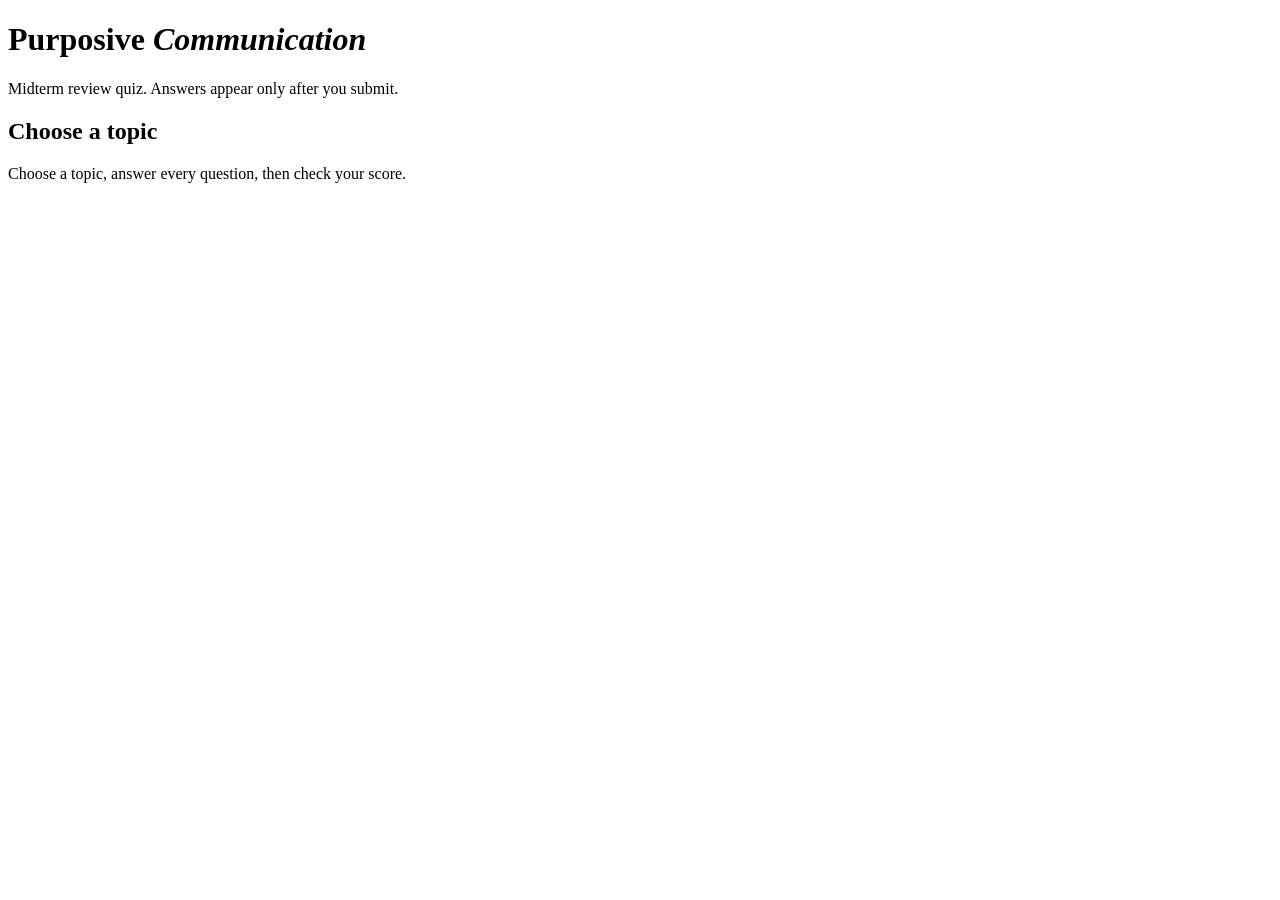
==== index.html @ 84b715bf "Add files via upload" ====
<!doctype html>
<html lang="en">
<head>
  <meta charset="utf-8">
  <meta name="viewport" content="width=device-width, initial-scale=1, viewport-fit=cover">
  <meta name="color-scheme" content="light dark">
  <meta name="theme-color" content="#fdf8fb" media="(prefers-color-scheme: light)">
  <meta name="theme-color" content="#1b1824" media="(prefers-color-scheme: dark)">
  <title>Purposive Communication Midterm Quiz</title>
  <meta name="description" content="A midterm review quiz for Purposive Communication. Choose a topic, answer every question, and check your score.">
  <link rel="canonical" href="https://purposive-communication.vercel.app/">
  <meta property="og:type" content="website">
  <meta property="og:url" content="https://purposive-communication.vercel.app/">
  <meta property="og:title" content="Purposive Communication Midterm Quiz">
  <meta property="og:description" content="Choose a topic, answer every question, and check your score.">
  <meta name="twitter:card" content="summary">
  <link rel="icon" href="favicon.svg" type="image/svg+xml">
  <link rel="preconnect" href="https://fonts.googleapis.com">
  <link rel="preconnect" href="https://fonts.gstatic.com" crossorigin>
  <link rel="stylesheet" href="https://fonts.googleapis.com/css2?family=Fraunces:ital,opsz,wght@0,9..144,500;0,9..144,700;0,9..144,800;1,9..144,500;1,9..144,700;1,9..144,800&family=Plus+Jakarta+Sans:ital,wght@0,400;0,500;0,600;1,500&display=swap">
  <link rel="stylesheet" href="css/styles.css">
  <script type="module" src="js/app.js"></script>
</head>
<body>
  <header>
    <h1>Purposive <em>Communication</em></h1>
    <p>Midterm review quiz. Answers appear only after you submit.</p>
  </header>

  <main>
    <noscript><p>This quiz needs JavaScript. Please enable it and reload the page.</p></noscript>

    <section id="picker" aria-labelledby="pick-title">
      <h2 id="pick-title" tabindex="-1">Choose a topic</h2>
      <ul class="topics" id="topic-list"></ul>
    </section>

    <section id="quiz-view" aria-labelledby="quiz-title" hidden>
      <h2 id="quiz-title" tabindex="-1"></h2>

      <div class="bar">
        <div class="meter" id="meter" role="progressbar" aria-label="Questions answered" aria-valuemin="0" aria-valuemax="1" aria-valuenow="0"><span></span></div>
        <output id="count" form="quiz">0/0</output>
      </div>

      <div id="result" class="score" role="status" hidden></div>

      <form id="quiz" aria-label="Quiz questions" novalidate></form>

      <div class="actions">
        <button class="btn" type="submit" form="quiz" id="submit">Submit answers</button>
        <button class="btn ghost" type="button" id="retry" hidden>Retry</button>
        <button class="btn ghost" type="button" id="back">All topics</button>
      </div>
    </section>
  </main>

  <footer>
    <p>Choose a topic, answer every question, then check your score.</p>
  </footer>
</body>
</html>
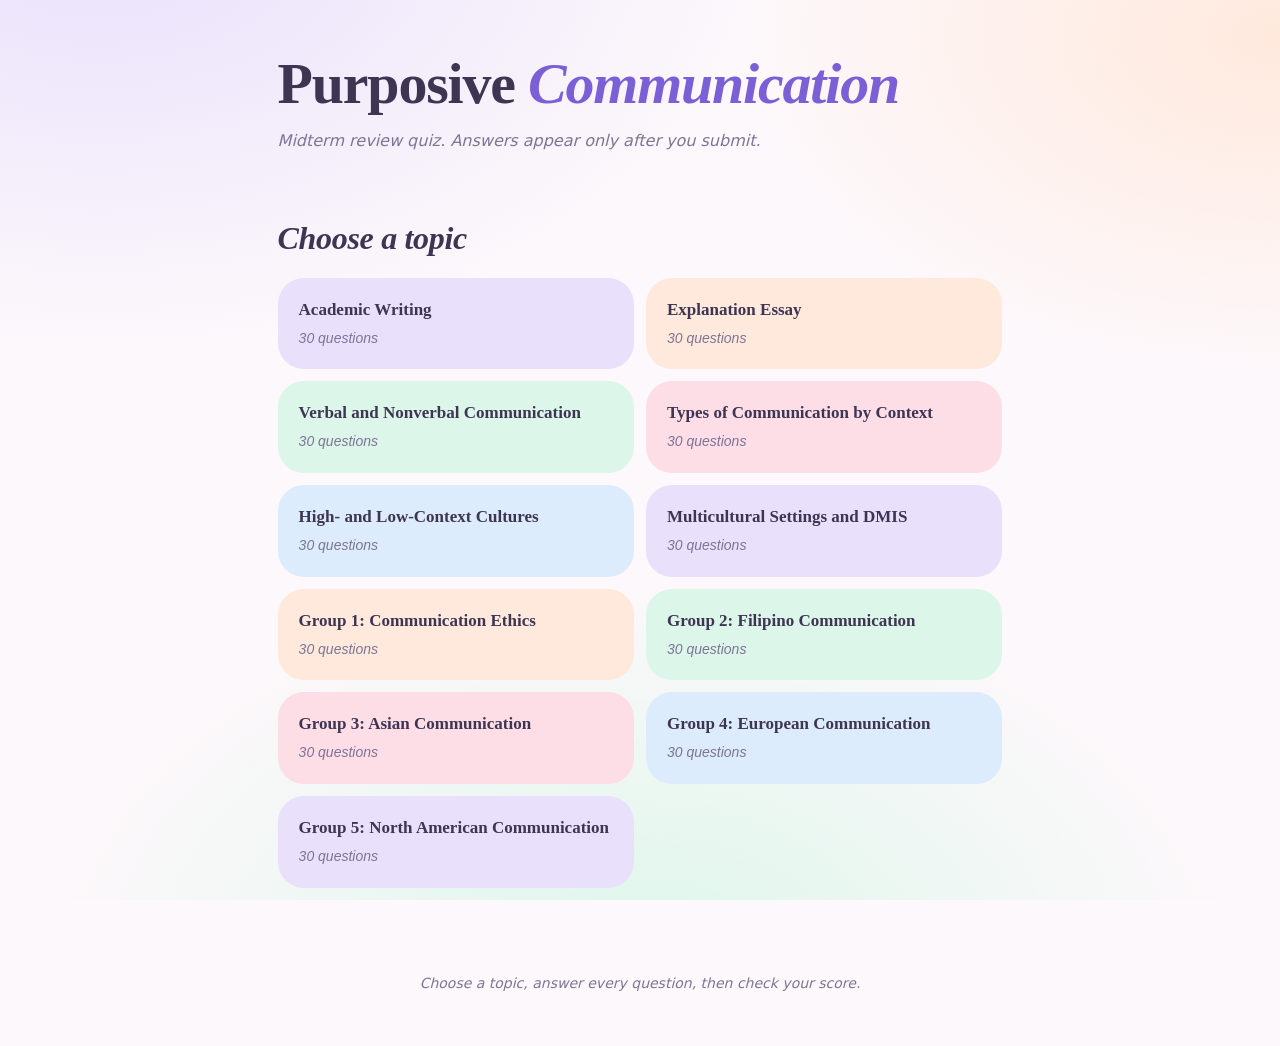
==== commit dd38dbe9: "Add files via upload" ====
--- a/index.html
+++ b/index.html
@@ -18,8 +18,8 @@
   <link rel="preconnect" href="https://fonts.googleapis.com">
   <link rel="preconnect" href="https://fonts.gstatic.com" crossorigin>
   <link rel="stylesheet" href="https://fonts.googleapis.com/css2?family=Fraunces:ital,opsz,wght@0,9..144,500;0,9..144,700;0,9..144,800;1,9..144,500;1,9..144,700;1,9..144,800&family=Plus+Jakarta+Sans:ital,wght@0,400;0,500;0,600;1,500&display=swap">
-  <link rel="stylesheet" href="css/styles.css">
-  <script type="module" src="js/app.js"></script>
+  <link rel="stylesheet" href="styles.css">
+  <script type="module" src="app.js"></script>
 </head>
 <body>
   <header>
--- a/styles.css
+++ b/styles.css
@@ -0,0 +1,168 @@
+:root {
+  --phi: 1.618;
+  --f1: 0.25rem;
+  --f2: 0.5rem;
+  --f3: 0.75rem;
+  --f5: 1.25rem;
+  --f8: 2rem;
+  --f13: 3.25rem;
+  --f21: 5.25rem;
+  --r: 1.618rem;
+  --r-sm: 1rem;
+  --r-xs: 0.618rem;
+  --measure: 45.3rem;
+  --ease: cubic-bezier(0.22, 1, 0.36, 1);
+  --spring: cubic-bezier(0.34, 1.56, 0.64, 1);
+  --bg: light-dark(#fdf8fb, #1b1824);
+  --card: light-dark(#ffffff, #262234);
+  --ink: light-dark(#3d3552, #f3eefb);
+  --muted: light-dark(#7d7596, #b9b1d1);
+  --line: light-dark(#eee5f6, #3a3450);
+  --accent: light-dark(#7a5fd6, #b9a6f5);
+  --on-accent: light-dark(#ffffff, #221d33);
+  --lavender: light-dark(#e9e0fb, #2f2848);
+  --peach: light-dark(#ffe9dd, #3b2b2f);
+  --mint: light-dark(#dcf6ea, #223a37);
+  --rose: light-dark(#fddde6, #3d2634);
+  --sky: light-dark(#dcecfc, #22344a);
+  --ok: light-dark(#2f8f6b, #8fe0bc);
+  --bad: light-dark(#c2526f, #f5a9bd);
+  --shadow: 0 calc(var(--f2)) calc(var(--f8)) light-dark(rgb(122 95 214 / 0.12), rgb(0 0 0 / 0.35));
+  color-scheme: light dark;
+}
+*, *::before, *::after { box-sizing: border-box; }
+html { scroll-behavior: smooth; -webkit-text-size-adjust: 100%; }
+body {
+  margin: 0;
+  min-height: 100dvh;
+  color: var(--ink);
+  font: 400 1rem/1.618 "Plus Jakarta Sans", system-ui, sans-serif;
+  -webkit-font-smoothing: antialiased;
+  text-rendering: optimizeLegibility;
+  padding: max(var(--f5), env(safe-area-inset-top)) var(--f5) max(var(--f13), env(safe-area-inset-bottom));
+  background:
+    radial-gradient(60rem 38rem at 8% -8%, var(--lavender), transparent 70%),
+    radial-gradient(48rem 30rem at 100% 4%, var(--peach), transparent 70%),
+    radial-gradient(52rem 34rem at 50% 108%, var(--mint), transparent 72%),
+    var(--bg);
+  background-attachment: fixed;
+}
+header, main, footer { max-width: var(--measure); margin-inline: auto; }
+header { padding-block: var(--f8) var(--f3); animation: rise 0.9s var(--ease) both; }
+h1 {
+  margin: 0 0 var(--f3);
+  font: 800 clamp(2.236rem, 7vw, 3.618rem)/1.1 "Fraunces", Georgia, serif;
+  letter-spacing: -0.02em;
+  text-wrap: balance;
+}
+h1 em { font-style: italic; font-weight: 700; color: var(--accent); }
+h2 {
+  margin: var(--f13) 0 var(--f5);
+  font: italic 700 clamp(1.5rem, 4vw, 2rem)/1.25 "Fraunces", Georgia, serif;
+  letter-spacing: -0.01em;
+  text-wrap: balance;
+}
+h2:focus { outline: none; }
+p { margin: 0; color: var(--muted); font-style: italic; font-weight: 500; text-wrap: pretty; }
+footer { margin-top: var(--f21); text-align: center; font-size: 0.875rem; }
+[hidden] { display: none !important; }
+main > section:not([hidden]) { animation: rise 0.7s var(--ease) both; }
+
+.topics { display: grid; grid-template-columns: repeat(auto-fit, minmax(16.18rem, 1fr)); gap: var(--f3); margin: 0; padding: 0; list-style: none; }
+.topics li { --tint: var(--lavender); }
+.topics li:nth-child(5n + 2) { --tint: var(--peach); }
+.topics li:nth-child(5n + 3) { --tint: var(--mint); }
+.topics li:nth-child(5n + 4) { --tint: var(--rose); }
+.topics li:nth-child(5n + 5) { --tint: var(--sky); }
+.topics button {
+  width: 100%;
+  height: 100%;
+  padding: var(--f5);
+  text-align: start;
+  font: 700 1.0625rem/1.3 "Fraunces", Georgia, serif;
+  color: var(--ink);
+  background: var(--tint);
+  border: 1px solid transparent;
+  border-radius: var(--r);
+  cursor: pointer;
+  transition: transform 0.5s var(--spring), box-shadow 0.5s var(--ease), border-color 0.3s var(--ease);
+}
+.topics small { display: block; margin-top: var(--f2); font: italic 500 0.875rem/1.4 "Plus Jakarta Sans", sans-serif; color: var(--muted); }
+.topics button:hover { transform: translateY(calc(var(--f1) * -1)) scale(1.012); box-shadow: var(--shadow); border-color: var(--accent); }
+.topics button:active { transform: scale(0.985); transition-duration: 0.12s; }
+.topics button:focus-visible, .btn:focus-visible, .choice:has(input:focus-visible) { outline: 3px solid var(--accent); outline-offset: 3px; }
+
+.bar { position: sticky; top: 0; z-index: 2; display: flex; align-items: center; gap: var(--f3); padding: var(--f3) 0; backdrop-filter: blur(1rem) saturate(1.2); background: color-mix(in srgb, var(--bg) 72%, transparent); }
+.meter { flex: 1; height: var(--f2); overflow: hidden; border-radius: 99rem; background: var(--lavender); }
+.meter span { display: block; height: 100%; border-radius: inherit; background: linear-gradient(90deg, var(--accent), color-mix(in srgb, var(--accent) 55%, #f9a8c9)); transform: scaleX(var(--p, 0)); transform-origin: left; transition: transform 0.7s var(--ease); }
+output { font: italic 700 0.9375rem/1 "Fraunces", serif; color: var(--accent); font-variant-numeric: tabular-nums; }
+
+form { display: grid; gap: var(--f5); margin-block: var(--f3) var(--f8); }
+fieldset {
+  min-width: 0;
+  margin: 0;
+  padding: var(--f5);
+  border: 1px solid var(--line);
+  border-radius: var(--r);
+  background: var(--card);
+  box-shadow: var(--shadow);
+  animation: rise 0.8s var(--ease) both;
+  animation-delay: calc(min(var(--i, 0), 8) * 70ms);
+  transition: border-color 0.4s var(--ease);
+}
+fieldset:has(.note.yes) { border-color: var(--ok); }
+fieldset:has(.note.nope) { border-color: var(--bad); }
+legend { float: left; width: 100%; margin: 0 0 var(--f3); padding: 0; font: 700 1.125rem/1.4 "Fraunces", Georgia, serif; text-wrap: pretty; }
+legend + * { clear: both; }
+.choice {
+  display: flex;
+  gap: var(--f3);
+  align-items: flex-start;
+  margin-top: var(--f2);
+  padding: var(--f3) var(--f5);
+  border: 1px solid var(--line);
+  border-radius: var(--r-sm);
+  cursor: pointer;
+  transition: transform 0.4s var(--spring), border-color 0.3s var(--ease), background-color 0.4s var(--ease);
+}
+.choice:hover { border-color: var(--accent); background: var(--lavender); }
+.choice:active { transform: scale(0.985); transition-duration: 0.1s; }
+.choice:has(input:checked) { border-color: var(--accent); background: var(--lavender); }
+.choice input { flex: none; margin: 0.3rem 0 0; accent-color: var(--accent); }
+.choice b { font-family: "Fraunces", serif; font-style: italic; font-weight: 800; color: var(--accent); }
+.choice.ok, .choice.ok:has(input:checked) { border-color: var(--ok); background: var(--mint); font-weight: 600; }
+.choice.no, .choice.no:has(input:checked) { border-color: var(--bad); background: var(--rose); }
+.note { margin: var(--f3) 0 0; font: italic 700 0.9375rem/1.5 "Fraunces", serif; animation: rise 0.6s var(--ease) both; }
+.note.yes { color: var(--ok); }
+.note.nope { color: var(--bad); }
+
+.actions { display: flex; flex-wrap: wrap; gap: var(--f3); }
+.btn {
+  padding: var(--f3) var(--f8);
+  font: 700 1rem/1.618 "Plus Jakarta Sans", sans-serif;
+  color: var(--on-accent);
+  background: var(--accent);
+  border: 1px solid var(--accent);
+  border-radius: 99rem;
+  cursor: pointer;
+  transition: transform 0.5s var(--spring), box-shadow 0.5s var(--ease), background-color 0.3s var(--ease);
+}
+.btn:hover { transform: translateY(calc(var(--f1) * -0.5)); box-shadow: var(--shadow); }
+.btn:active { transform: scale(0.97); transition-duration: 0.1s; }
+.btn.ghost { color: var(--ink); background: transparent; border-color: var(--line); }
+.btn.ghost:hover { background: var(--lavender); border-color: var(--accent); }
+
+.score { margin-bottom: var(--f5); padding: var(--f8) var(--f5); text-align: center; font: italic 500 1.0625rem/1.618 "Fraunces", serif; color: var(--muted); border-radius: var(--r); background: linear-gradient(135deg, var(--lavender), var(--peach) 61.8%, var(--mint)); animation: pop 0.9s var(--spring) both; }
+.score strong { display: block; margin-bottom: var(--f2); font: italic 800 clamp(2.618rem, 10vw, 4.236rem)/1 "Fraunces", serif; color: var(--accent); font-variant-numeric: tabular-nums; }
+
+@keyframes rise { from { opacity: 0; transform: translateY(var(--f5)); } to { opacity: 1; transform: none; } }
+@keyframes pop { from { opacity: 0; transform: scale(0.92); } to { opacity: 1; transform: none; } }
+::view-transition-old(root), ::view-transition-new(root) { animation-duration: 0.45s; animation-timing-function: var(--ease); }
+
+@media (prefers-reduced-motion: reduce) {
+  html { scroll-behavior: auto; }
+  *, *::before, *::after { animation: none !important; transition: none !important; }
+}
+@media (max-width: 30rem) {
+  .btn { flex: 1 1 100%; }
+}
